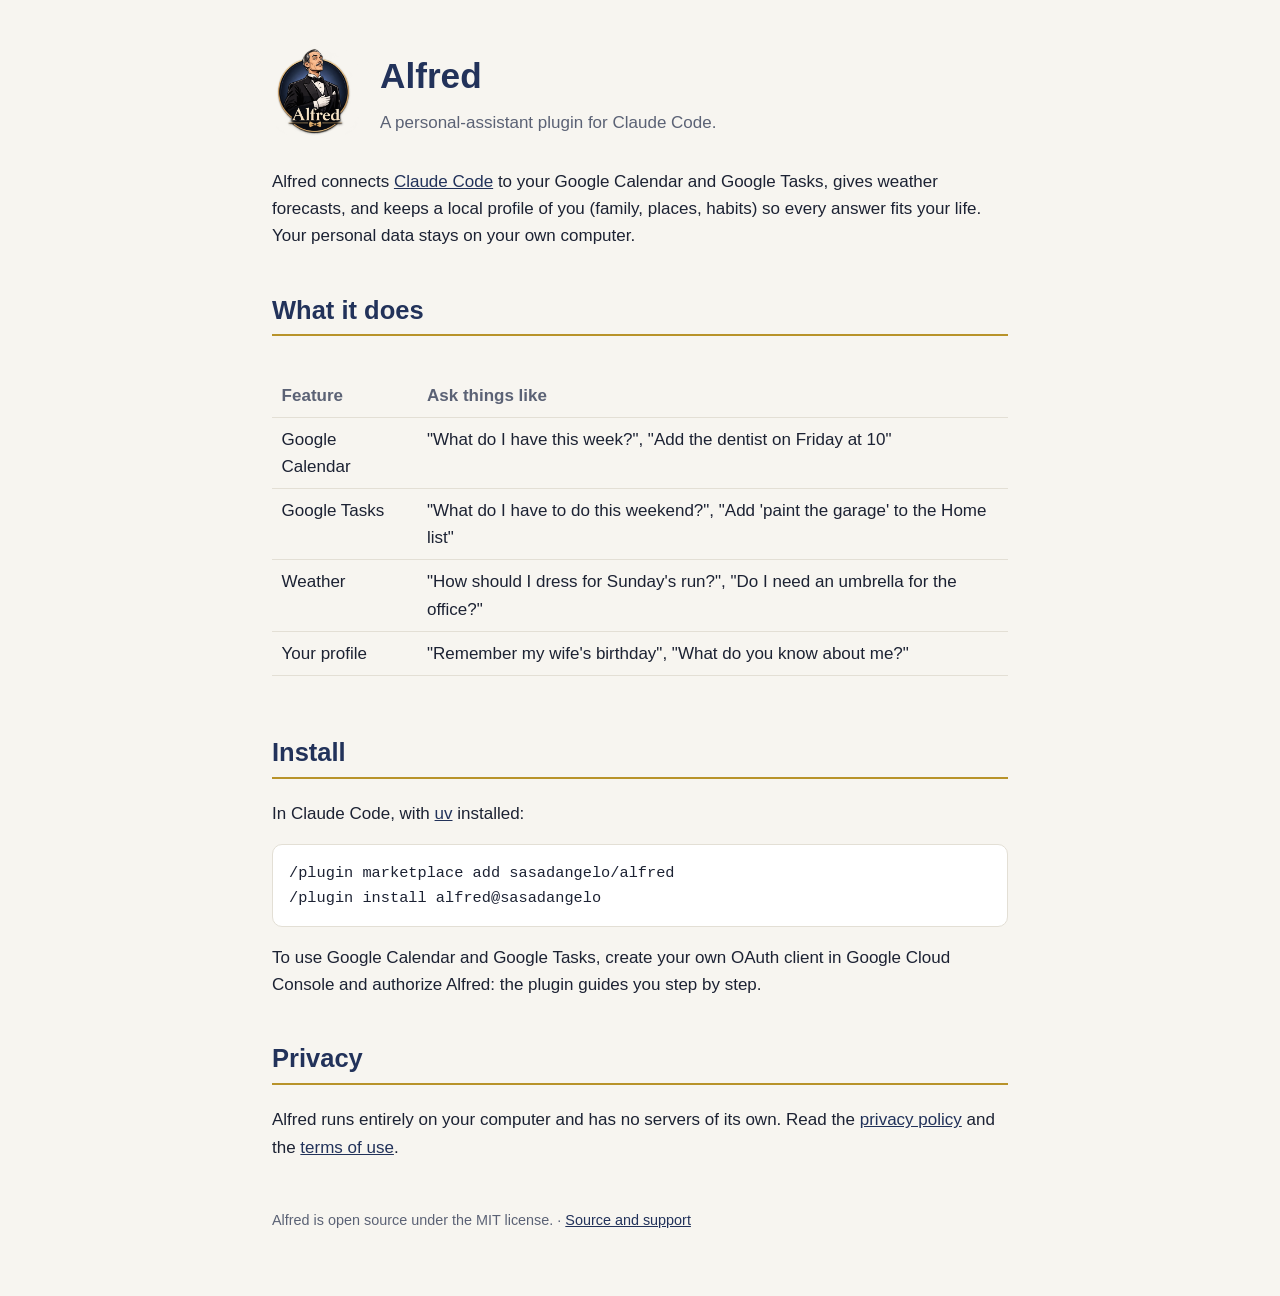
==== docs/index.html @ 01066d7a "Add Google connection skill, logo and project web pages - Add the connect-google skill: OAuth client" ====
<!doctype html>
<html lang="en">
<head>
  <meta charset="utf-8">
  <meta name="viewport" content="width=device-width, initial-scale=1">
  <title>Alfred – personal assistant plugin for Claude Code</title>
  <meta name="description" content="Alfred connects Claude Code to Google Calendar and Google Tasks, gives weather forecasts, and keeps a local profile of you.">
  <link rel="icon" href="icon.png">
  <link rel="stylesheet" href="style.css">
</head>
<body>
<main>
  <header>
    <img src="icon.png" alt="Alfred logo">
    <div>
      <h1>Alfred</h1>
      <p>A personal-assistant plugin for Claude Code.</p>
    </div>
  </header>

  <p>Alfred connects <a href="https://code.claude.com">Claude Code</a> to your Google Calendar and Google Tasks, gives weather forecasts, and keeps a local profile of you (family, places, habits) so every answer fits your life. Your personal data stays on your own computer.</p>

  <h2>What it does</h2>
  <div class="table-wrap">
  <table>
    <tr><th>Feature</th><th>Ask things like</th></tr>
    <tr><td>Google Calendar</td><td>"What do I have this week?", "Add the dentist on Friday at 10"</td></tr>
    <tr><td>Google Tasks</td><td>"What do I have to do this weekend?", "Add 'paint the garage' to the Home list"</td></tr>
    <tr><td>Weather</td><td>"How should I dress for Sunday's run?", "Do I need an umbrella for the office?"</td></tr>
    <tr><td>Your profile</td><td>"Remember my wife's birthday", "What do you know about me?"</td></tr>
  </table>
  </div>

  <h2>Install</h2>
  <p>In Claude Code, with <a href="https://docs.astral.sh/uv/">uv</a> installed:</p>
  <pre>/plugin marketplace add sasadangelo/alfred
/plugin install alfred@sasadangelo</pre>
  <p>To use Google Calendar and Google Tasks, create your own OAuth client in Google Cloud Console and authorize Alfred: the plugin guides you step by step.</p>

  <h2>Privacy</h2>
  <p>Alfred runs entirely on your computer and has no servers of its own. Read the <a href="privacy.html">privacy policy</a> and the <a href="terms.html">terms of use</a>.</p>

  <footer>
    Alfred is open source under the MIT license. ·
    <a href="https://github.com/sasadangelo/alfred">Source and support</a>
  </footer>
</main>
</body>
</html>
---- docs/style.css ----
:root {
  --bg: #f7f5f0;
  --text: #1c2233;
  --muted: #5b6275;
  --accent: #22325a;
  --gold: #b8932a;
  --card: #ffffff;
  --border: #e3dfd5;
}
@media (prefers-color-scheme: dark) {
  :root {
    --bg: #0f1626;
    --text: #e8e6e0;
    --muted: #a3a9b8;
    --accent: #c9d3ee;
    --gold: #d4af37;
    --card: #182238;
    --border: #2a3550;
  }
}
* { box-sizing: border-box; }
body {
  margin: 0;
  padding: 0 1rem;
  background: var(--bg);
  color: var(--text);
  font: 17px/1.6 -apple-system, BlinkMacSystemFont, "Segoe UI", Roboto, Helvetica, Arial, sans-serif;
}
main { max-width: 46rem; margin: 0 auto; padding: 3rem 0 4rem; }
header { display: flex; align-items: center; gap: 1.25rem; margin-bottom: 2rem; }
header img { width: 88px; height: 88px; border-radius: 20px; }
h1 { margin: 0; font-size: 2.2rem; color: var(--accent); }
h1 + p { margin: .25rem 0 0; color: var(--muted); }
h2 { margin-top: 2.5rem; color: var(--accent); border-bottom: 2px solid var(--gold); padding-bottom: .25rem; }
a { color: var(--accent); }
code, pre { font-family: ui-monospace, SFMono-Regular, Menlo, monospace; font-size: .9em; }
pre { background: var(--card); border: 1px solid var(--border); border-radius: 10px; padding: 1rem; overflow-x: auto; }
table { width: 100%; border-collapse: collapse; margin: 1rem 0; }
.table-wrap { overflow-x: auto; }
th, td { text-align: left; padding: .5rem .6rem; border-bottom: 1px solid var(--border); vertical-align: top; }
th { color: var(--muted); font-weight: 600; }
footer { margin-top: 3rem; color: var(--muted); font-size: .9rem; }
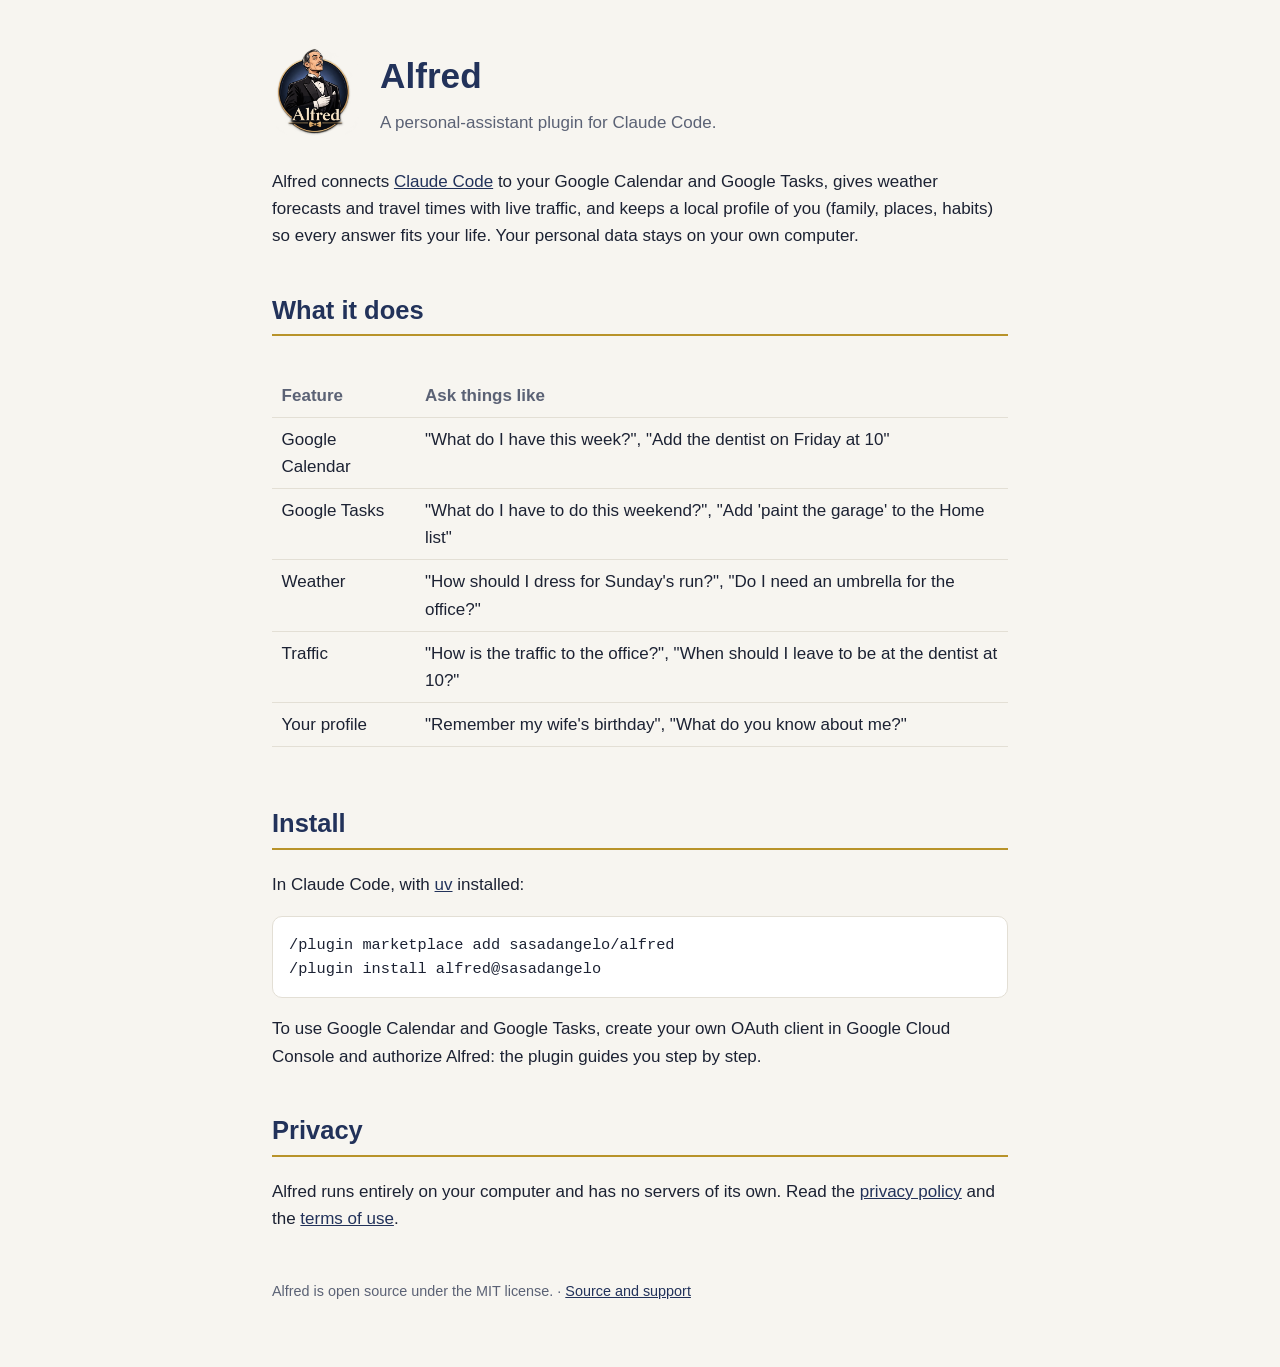
==== commit d8f65ef6: "Add traffic skill, drop the old morning report, use a dedicated data dir - Add traffic_routes.py and" ====
--- a/docs/index.html
+++ b/docs/index.html
@@ -18,7 +18,7 @@
     </div>
   </header>
 
-  <p>Alfred connects <a href="https://code.claude.com">Claude Code</a> to your Google Calendar and Google Tasks, gives weather forecasts, and keeps a local profile of you (family, places, habits) so every answer fits your life. Your personal data stays on your own computer.</p>
+  <p>Alfred connects <a href="https://code.claude.com">Claude Code</a> to your Google Calendar and Google Tasks, gives weather forecasts and travel times with live traffic, and keeps a local profile of you (family, places, habits) so every answer fits your life. Your personal data stays on your own computer.</p>
 
   <h2>What it does</h2>
   <div class="table-wrap">
@@ -27,6 +27,7 @@
     <tr><td>Google Calendar</td><td>"What do I have this week?", "Add the dentist on Friday at 10"</td></tr>
     <tr><td>Google Tasks</td><td>"What do I have to do this weekend?", "Add 'paint the garage' to the Home list"</td></tr>
     <tr><td>Weather</td><td>"How should I dress for Sunday's run?", "Do I need an umbrella for the office?"</td></tr>
+    <tr><td>Traffic</td><td>"How is the traffic to the office?", "When should I leave to be at the dentist at 10?"</td></tr>
     <tr><td>Your profile</td><td>"Remember my wife's birthday", "What do you know about me?"</td></tr>
   </table>
   </div>
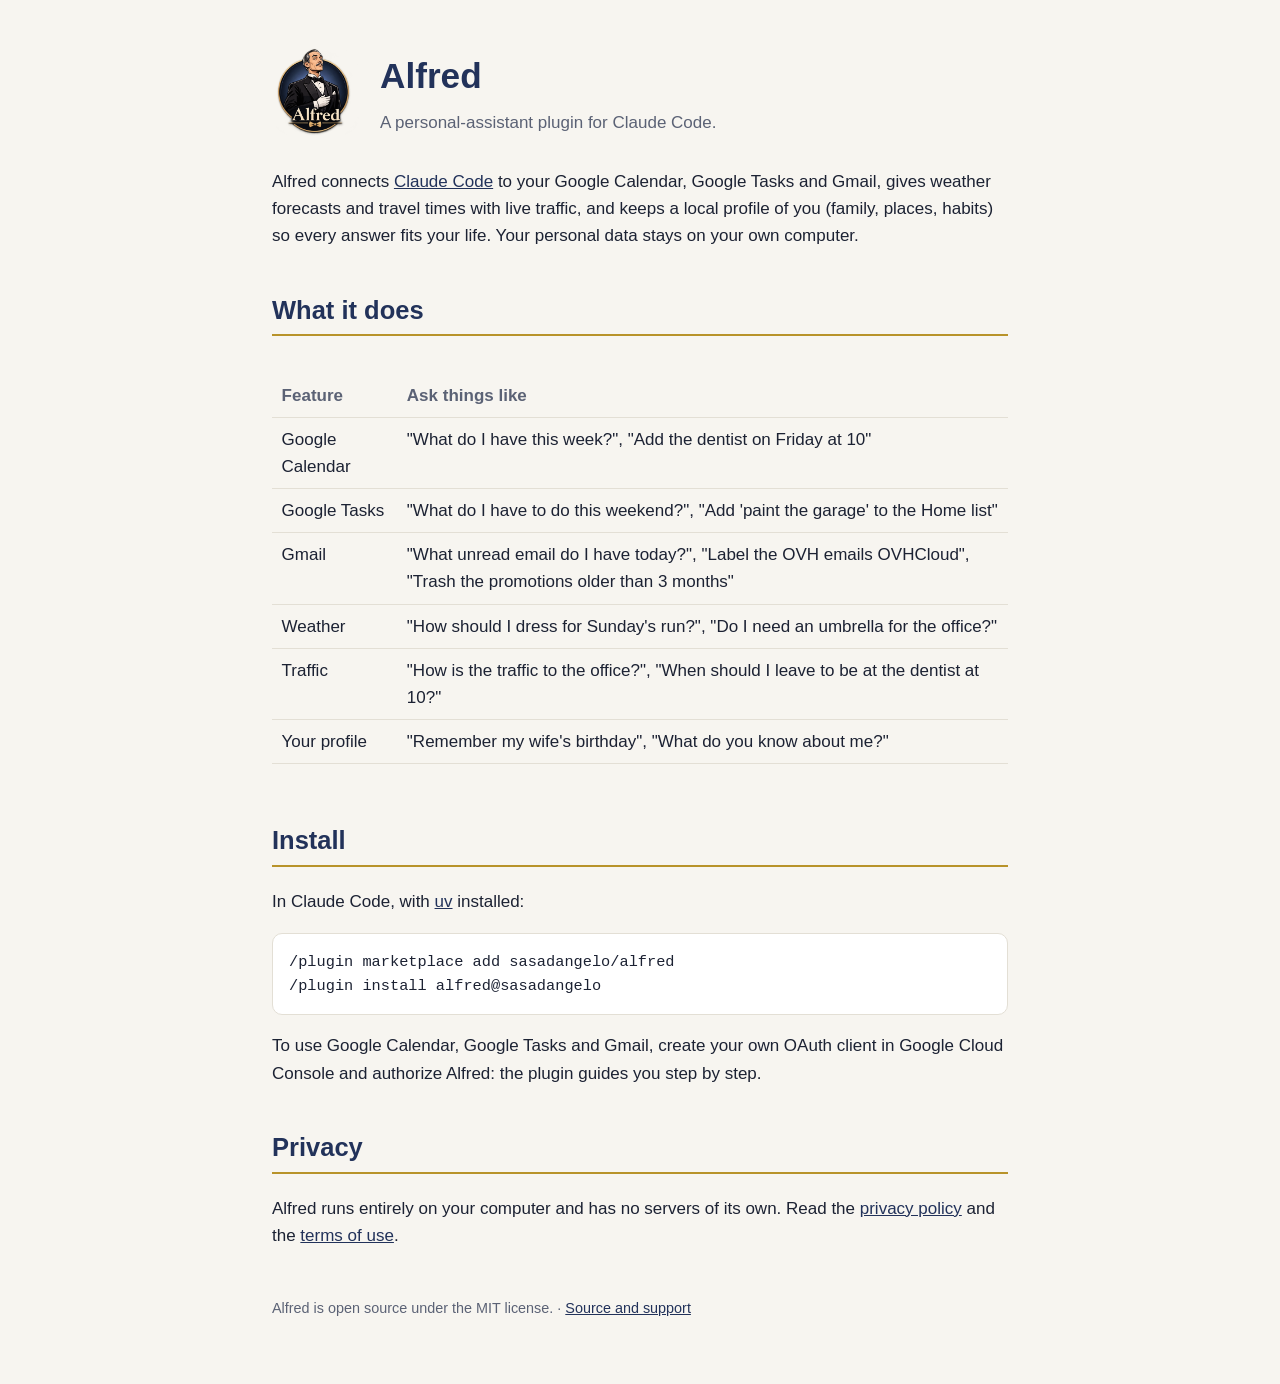
==== commit 860cc008: "Add basic Gmail support - Add gmail.py and Gmail tools in the google-workspace server: search   with" ====
--- a/docs/index.html
+++ b/docs/index.html
@@ -4,7 +4,7 @@
   <meta charset="utf-8">
   <meta name="viewport" content="width=device-width, initial-scale=1">
   <title>Alfred – personal assistant plugin for Claude Code</title>
-  <meta name="description" content="Alfred connects Claude Code to Google Calendar and Google Tasks, gives weather forecasts, and keeps a local profile of you.">
+  <meta name="description" content="Alfred connects Claude Code to Google Calendar, Google Tasks and Gmail, gives weather forecasts, and keeps a local profile of you.">
   <link rel="icon" href="icon.png">
   <link rel="stylesheet" href="style.css">
 </head>
@@ -18,7 +18,7 @@
     </div>
   </header>
 
-  <p>Alfred connects <a href="https://code.claude.com">Claude Code</a> to your Google Calendar and Google Tasks, gives weather forecasts and travel times with live traffic, and keeps a local profile of you (family, places, habits) so every answer fits your life. Your personal data stays on your own computer.</p>
+  <p>Alfred connects <a href="https://code.claude.com">Claude Code</a> to your Google Calendar, Google Tasks and Gmail, gives weather forecasts and travel times with live traffic, and keeps a local profile of you (family, places, habits) so every answer fits your life. Your personal data stays on your own computer.</p>
 
   <h2>What it does</h2>
   <div class="table-wrap">
@@ -26,6 +26,7 @@
     <tr><th>Feature</th><th>Ask things like</th></tr>
     <tr><td>Google Calendar</td><td>"What do I have this week?", "Add the dentist on Friday at 10"</td></tr>
     <tr><td>Google Tasks</td><td>"What do I have to do this weekend?", "Add 'paint the garage' to the Home list"</td></tr>
+    <tr><td>Gmail</td><td>"What unread email do I have today?", "Label the OVH emails OVHCloud", "Trash the promotions older than 3 months"</td></tr>
     <tr><td>Weather</td><td>"How should I dress for Sunday's run?", "Do I need an umbrella for the office?"</td></tr>
     <tr><td>Traffic</td><td>"How is the traffic to the office?", "When should I leave to be at the dentist at 10?"</td></tr>
     <tr><td>Your profile</td><td>"Remember my wife's birthday", "What do you know about me?"</td></tr>
@@ -36,7 +37,7 @@
   <p>In Claude Code, with <a href="https://docs.astral.sh/uv/">uv</a> installed:</p>
   <pre>/plugin marketplace add sasadangelo/alfred
 /plugin install alfred@sasadangelo</pre>
-  <p>To use Google Calendar and Google Tasks, create your own OAuth client in Google Cloud Console and authorize Alfred: the plugin guides you step by step.</p>
+  <p>To use Google Calendar, Google Tasks and Gmail, create your own OAuth client in Google Cloud Console and authorize Alfred: the plugin guides you step by step.</p>
 
   <h2>Privacy</h2>
   <p>Alfred runs entirely on your computer and has no servers of its own. Read the <a href="privacy.html">privacy policy</a> and the <a href="terms.html">terms of use</a>.</p>
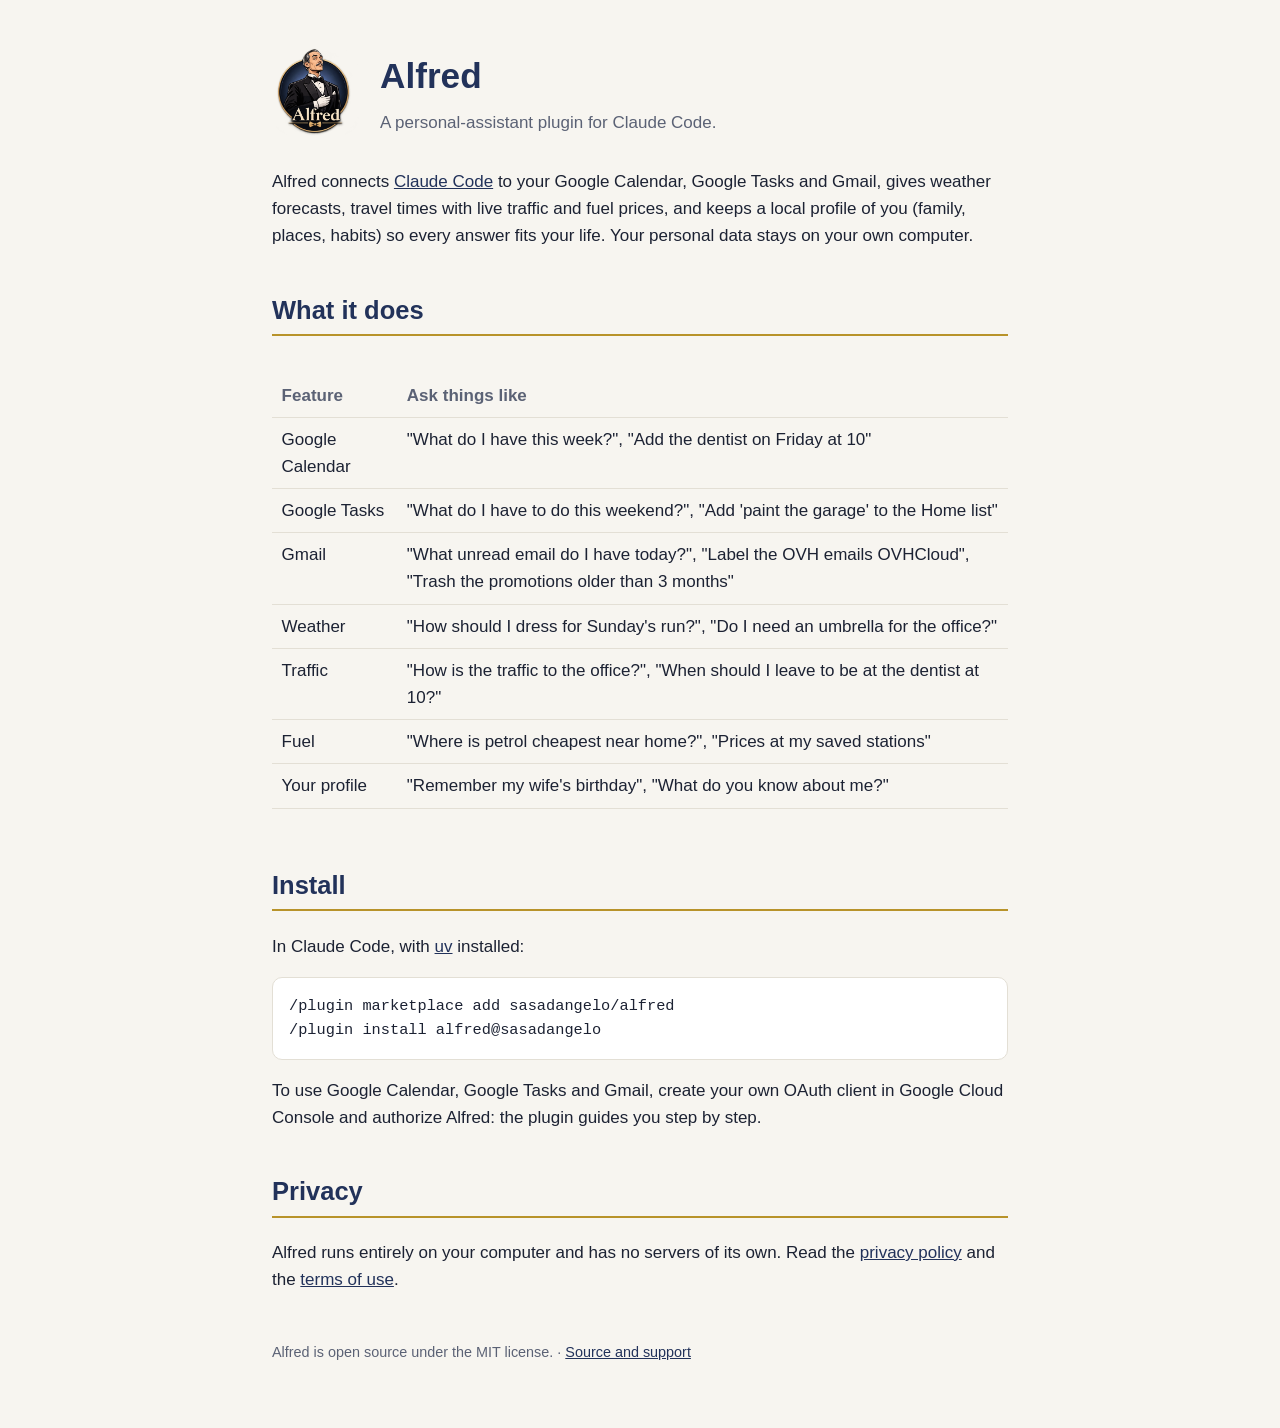
==== commit 661d0a26: "Add fuel prices of individual stations - Add fuel_prices.py and the fuel MCP server: cheapest statio" ====
--- a/docs/index.html
+++ b/docs/index.html
@@ -18,7 +18,7 @@
     </div>
   </header>
 
-  <p>Alfred connects <a href="https://code.claude.com">Claude Code</a> to your Google Calendar, Google Tasks and Gmail, gives weather forecasts and travel times with live traffic, and keeps a local profile of you (family, places, habits) so every answer fits your life. Your personal data stays on your own computer.</p>
+  <p>Alfred connects <a href="https://code.claude.com">Claude Code</a> to your Google Calendar, Google Tasks and Gmail, gives weather forecasts, travel times with live traffic and fuel prices, and keeps a local profile of you (family, places, habits) so every answer fits your life. Your personal data stays on your own computer.</p>
 
   <h2>What it does</h2>
   <div class="table-wrap">
@@ -29,6 +29,7 @@
     <tr><td>Gmail</td><td>"What unread email do I have today?", "Label the OVH emails OVHCloud", "Trash the promotions older than 3 months"</td></tr>
     <tr><td>Weather</td><td>"How should I dress for Sunday's run?", "Do I need an umbrella for the office?"</td></tr>
     <tr><td>Traffic</td><td>"How is the traffic to the office?", "When should I leave to be at the dentist at 10?"</td></tr>
+    <tr><td>Fuel</td><td>"Where is petrol cheapest near home?", "Prices at my saved stations"</td></tr>
     <tr><td>Your profile</td><td>"Remember my wife's birthday", "What do you know about me?"</td></tr>
   </table>
   </div>
